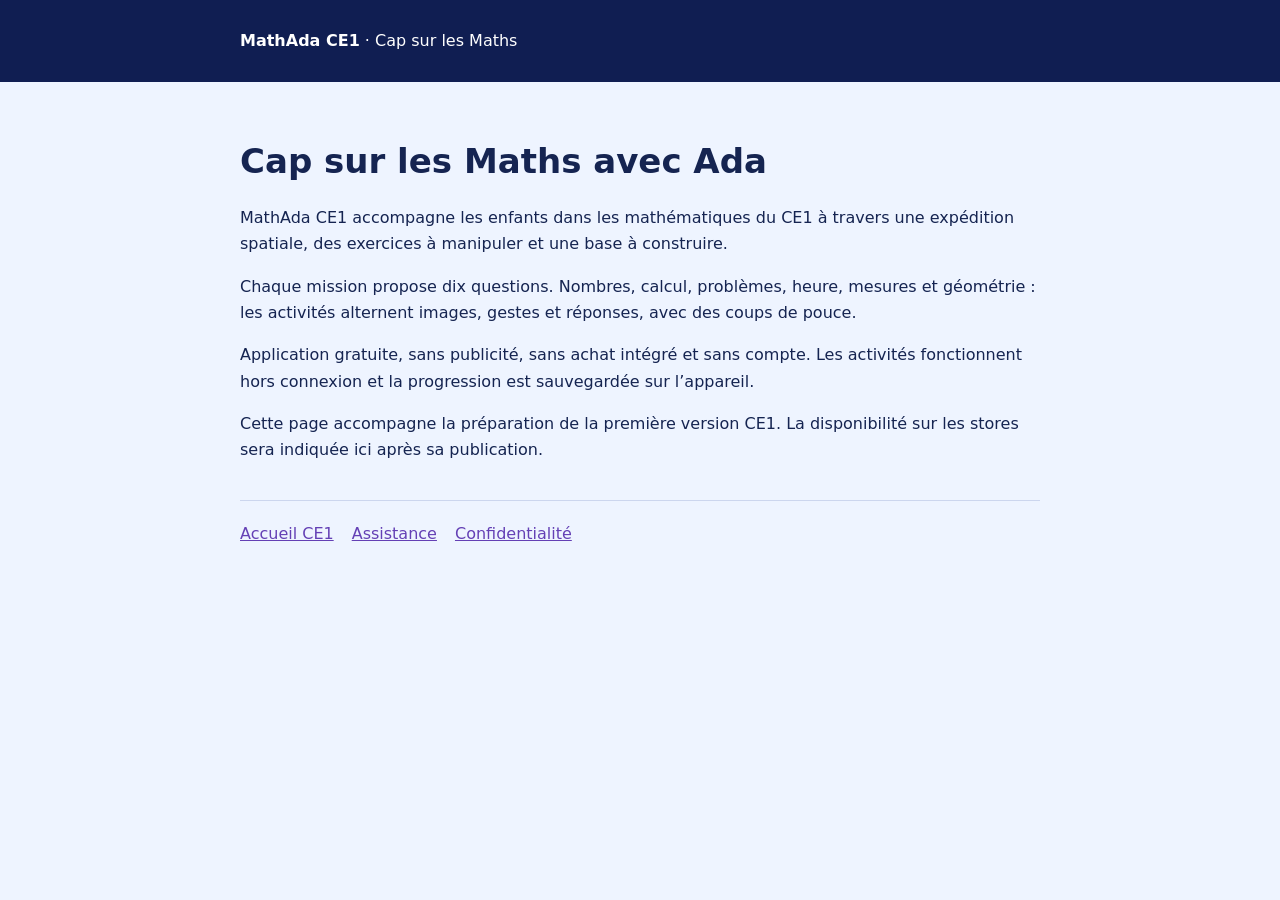
==== ce1/index.html @ ef4a8831 "Add MathAda CE1 companion page" ====
<!doctype html><html lang="fr"><head><meta charset="utf-8"><meta name="viewport" content="width=device-width, initial-scale=1"><title>Cap sur les Maths — MathAda CE1</title><style>body{font-family:system-ui,sans-serif;margin:0;background:#eef4ff;color:#152451;line-height:1.65}main{max-width:800px;margin:auto;padding:36px 24px}h1{line-height:1.2;font-size:34px}h2{margin-top:32px}a{color:#6440b5}header{background:#101e52;color:#fff;padding:28px 24px}header div{max-width:800px;margin:auto}nav a{margin-right:18px}footer{margin-top:36px;padding-top:20px;border-top:1px solid #ccd6ee}</style></head><body><header><div><strong>MathAda CE1</strong> · Cap sur les Maths</div></header><main><h1>Cap sur les Maths avec Ada</h1><p>MathAda CE1 accompagne les enfants dans les mathématiques du CE1 à travers une expédition spatiale, des exercices à manipuler et une base à construire.</p><p>Chaque mission propose dix questions. Nombres, calcul, problèmes, heure, mesures et géométrie : les activités alternent images, gestes et réponses, avec des coups de pouce.</p><p>Application gratuite, sans publicité, sans achat intégré et sans compte. Les activités fonctionnent hors connexion et la progression est sauvegardée sur l’appareil.</p><p>Cette page accompagne la préparation de la première version CE1. La disponibilité sur les stores sera indiquée ici après sa publication.</p><footer><nav><a href="index.html">Accueil CE1</a><a href="support.html">Assistance</a><a href="privacy.html">Confidentialité</a></nav></footer></main></body></html>
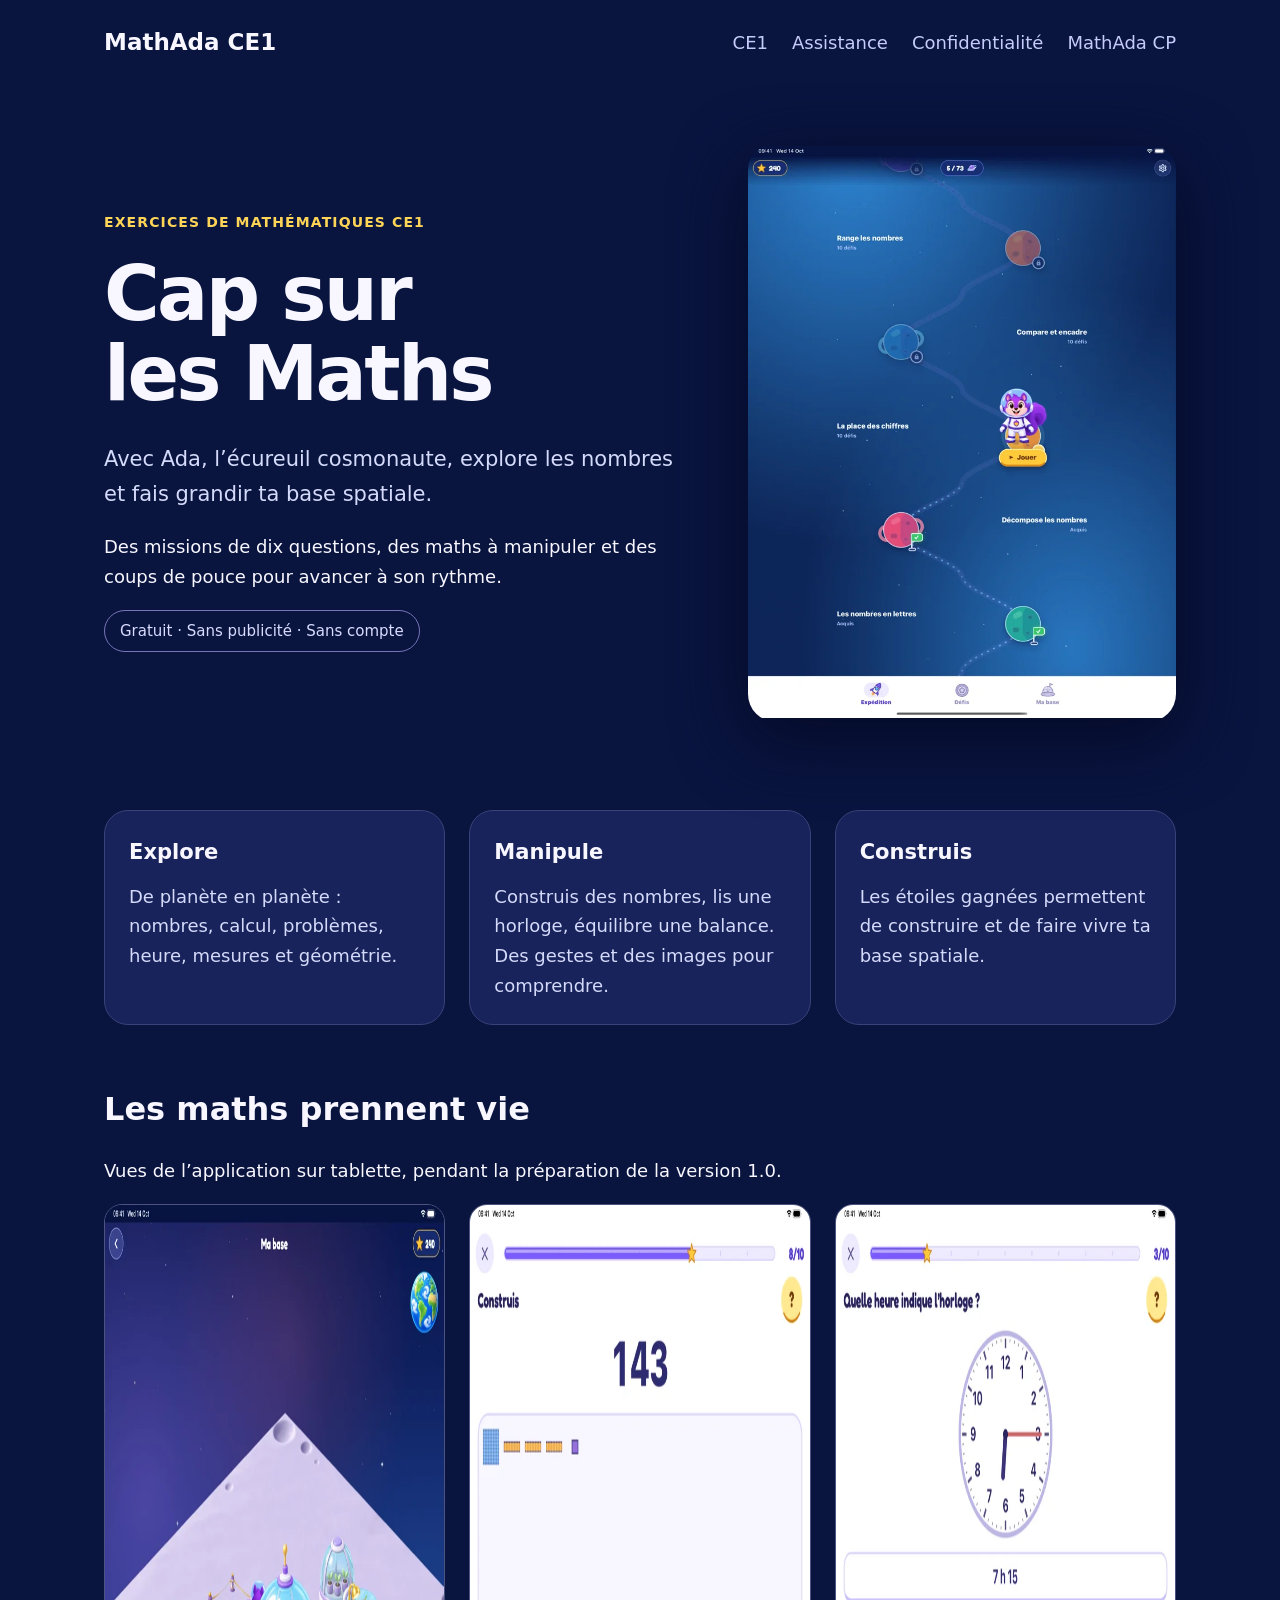
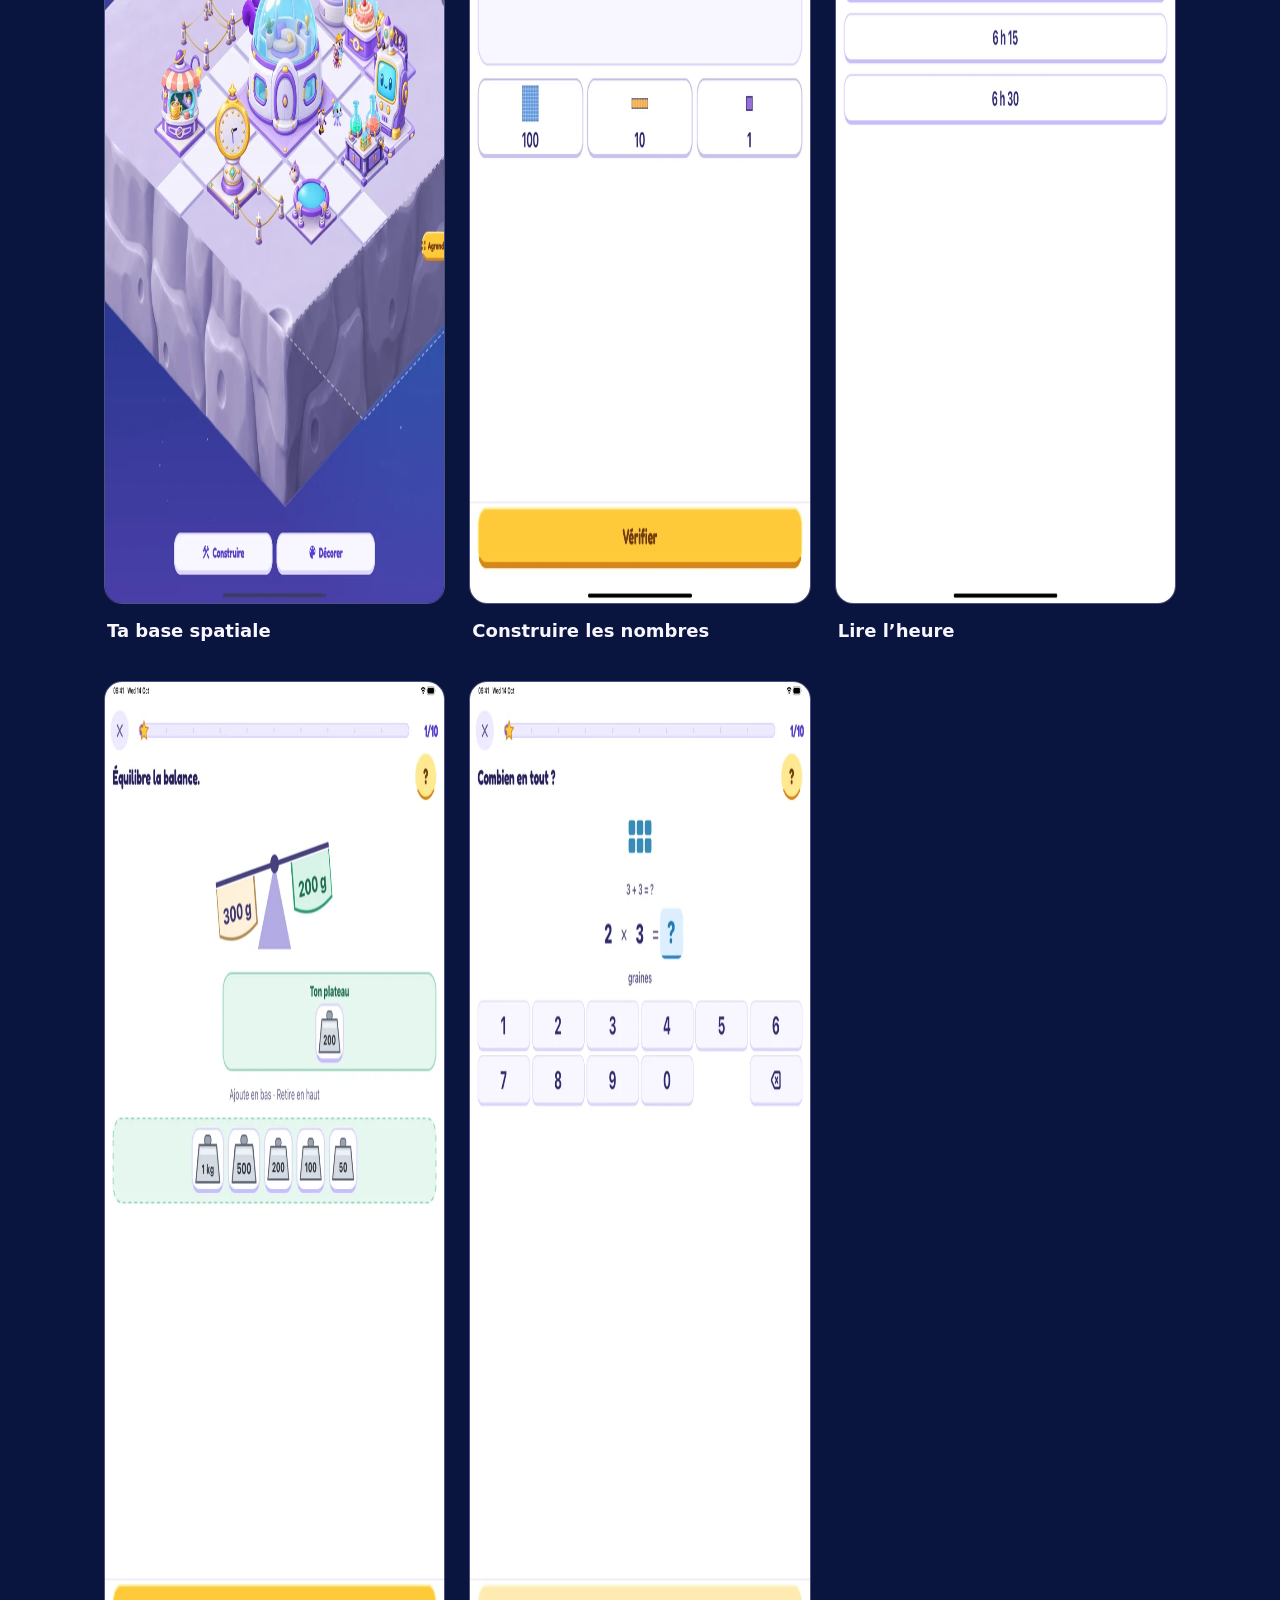
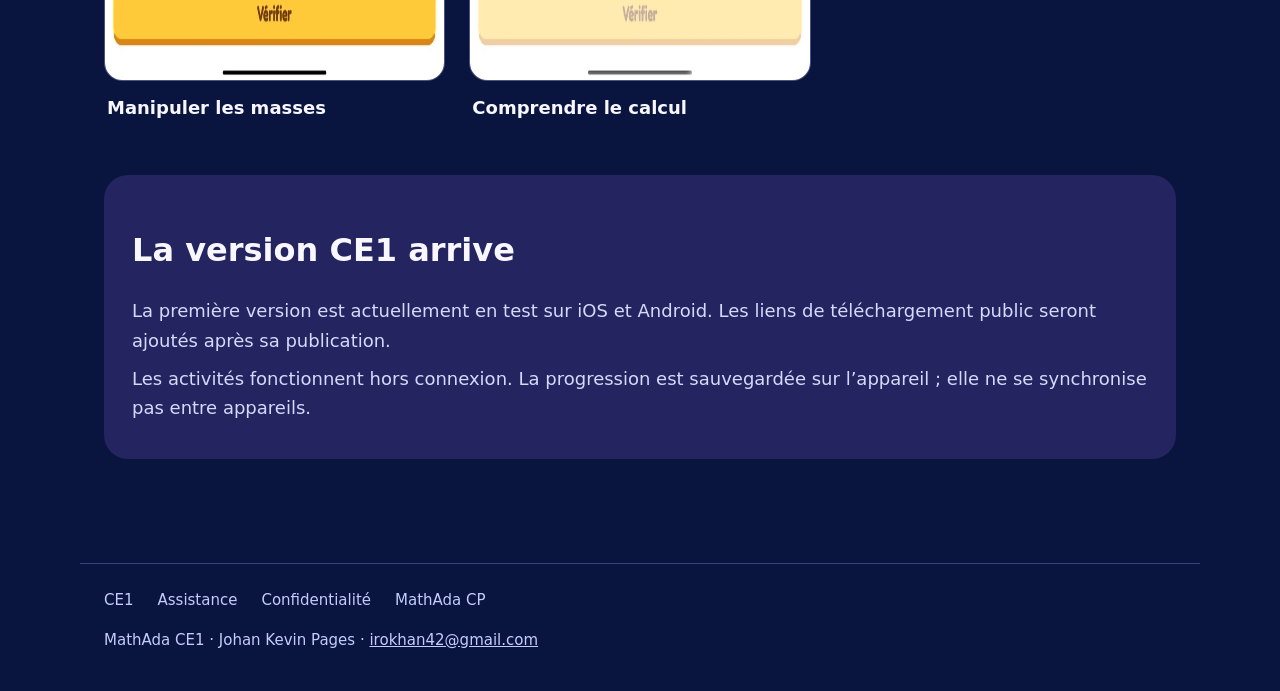
==== commit 11f28491: "Update CE1 site with current app screenshots, support and privacy; preserve CP" ====
--- a/ce1/index.html
+++ b/ce1/index.html
@@ -1 +1 @@
-<!doctype html><html lang="fr"><head><meta charset="utf-8"><meta name="viewport" content="width=device-width, initial-scale=1"><title>Cap sur les Maths — MathAda CE1</title><style>body{font-family:system-ui,sans-serif;margin:0;background:#eef4ff;color:#152451;line-height:1.65}main{max-width:800px;margin:auto;padding:36px 24px}h1{line-height:1.2;font-size:34px}h2{margin-top:32px}a{color:#6440b5}header{background:#101e52;color:#fff;padding:28px 24px}header div{max-width:800px;margin:auto}nav a{margin-right:18px}footer{margin-top:36px;padding-top:20px;border-top:1px solid #ccd6ee}</style></head><body><header><div><strong>MathAda CE1</strong> · Cap sur les Maths</div></header><main><h1>Cap sur les Maths avec Ada</h1><p>MathAda CE1 accompagne les enfants dans les mathématiques du CE1 à travers une expédition spatiale, des exercices à manipuler et une base à construire.</p><p>Chaque mission propose dix questions. Nombres, calcul, problèmes, heure, mesures et géométrie : les activités alternent images, gestes et réponses, avec des coups de pouce.</p><p>Application gratuite, sans publicité, sans achat intégré et sans compte. Les activités fonctionnent hors connexion et la progression est sauvegardée sur l’appareil.</p><p>Cette page accompagne la préparation de la première version CE1. La disponibilité sur les stores sera indiquée ici après sa publication.</p><footer><nav><a href="index.html">Accueil CE1</a><a href="support.html">Assistance</a><a href="privacy.html">Confidentialité</a></nav></footer></main></body></html>
+<!doctype html><html lang="fr"><head><meta charset="utf-8"><meta name="viewport" content="width=device-width,initial-scale=1"><title>Exercices de mathématiques CE1 — MathAda</title><meta name="description" content="Cap sur les Maths avec Ada : exercices de mathématiques CE1 à manipuler, expédition spatiale et base à construire. Gratuit, sans publicité."><link rel="stylesheet" href="site.css"></head><body><header><strong>MathAda CE1</strong><nav aria-label="Navigation"><a href="index.html">CE1</a><a href="support.html">Assistance</a><a href="privacy.html">Confidentialité</a><a href="../">MathAda CP</a></nav></header><main><section class="hero"><div><div class="eyebrow">EXERCICES DE MATHÉMATIQUES CE1</div><h1>Cap sur<br>les Maths</h1><p class="intro">Avec Ada, l’écureuil cosmonaute, explore les nombres et fais grandir ta base spatiale.</p><p>Des missions de dix questions, des maths à manipuler et des coups de pouce pour avancer à son rythme.</p><span class="pill">Gratuit · Sans publicité · Sans compte</span></div><img src="assets/expedition-build3.webp" width="750" height="1000" alt="La carte d’Expédition, Ada sur sa planète et le bouton Jouer"></section><section class="features" aria-label="Les activités"><article><h3>Explore</h3><p>De planète en planète : nombres, calcul, problèmes, heure, mesures et géométrie.</p></article><article><h3>Manipule</h3><p>Construis des nombres, lis une horloge, équilibre une balance. Des gestes et des images pour comprendre.</p></article><article><h3>Construis</h3><p>Les étoiles gagnées permettent de construire et de faire vivre ta base spatiale.</p></article></section><section><h2>Les maths prennent vie</h2><p>Vues de l’application sur tablette, pendant la préparation de la version 1.0.</p><div class="gallery"><figure><img loading="lazy" src="assets/base-build3.webp" width="750" height="1000" alt="Ta base spatiale dans MathAda CE1"><figcaption>Ta base spatiale</figcaption></figure><figure><img loading="lazy" src="assets/cdu-build3.webp" width="750" height="1000" alt="Construire les nombres dans MathAda CE1"><figcaption>Construire les nombres</figcaption></figure><figure><img loading="lazy" src="assets/heures-build3.webp" width="750" height="1000" alt="Lire l’heure dans MathAda CE1"><figcaption>Lire l’heure</figcaption></figure><figure><img loading="lazy" src="assets/balance-build3.webp" width="750" height="1000" alt="Manipuler les masses dans MathAda CE1"><figcaption>Manipuler les masses</figcaption></figure><figure><img loading="lazy" src="assets/calcul-build3.webp" width="750" height="1000" alt="Comprendre le calcul dans MathAda CE1"><figcaption>Comprendre le calcul</figcaption></figure></div></section><section class="note"><h2>La version CE1 arrive</h2><p>La première version est actuellement en test sur iOS et Android. Les liens de téléchargement public seront ajoutés après sa publication.</p><p>Les activités fonctionnent hors connexion. La progression est sauvegardée sur l’appareil ; elle ne se synchronise pas entre appareils.</p></section></main><footer><nav aria-label="Navigation"><a href="index.html">CE1</a><a href="support.html">Assistance</a><a href="privacy.html">Confidentialité</a><a href="../">MathAda CP</a></nav><p>MathAda CE1 · Johan Kevin Pages · <a href="mailto:irokhan42@gmail.com">irokhan42@gmail.com</a></p></footer></body></html>
--- a/ce1/site.css
+++ b/ce1/site.css
@@ -0,0 +1 @@
+*{box-sizing:border-box}body{margin:0;background:#09143f;color:#f8f7ff;font:18px/1.65 system-ui,-apple-system,sans-serif}a{color:inherit}header,main,footer{max-width:1120px;margin:auto;padding:24px}header{display:flex;justify-content:space-between;gap:24px;align-items:center}header strong{font-size:23px}nav{display:flex;flex-wrap:wrap;gap:24px}nav a{text-decoration:none;color:#c6ccfa}a:hover{text-decoration:underline}a:focus-visible{outline:3px solid #ffd557;outline-offset:5px}.hero{display:grid;grid-template-columns:1.15fr .85fr;gap:64px;align-items:center;padding:32px 0 48px}.eyebrow{color:#ffd557;font-weight:750;letter-spacing:.08em;font-size:14px}.hero h1{font-size:clamp(45px,6vw,76px);line-height:1.05;letter-spacing:-.035em;margin:20px 0 28px}.intro{color:#d4dafa;font-size:21px}.pill{display:inline-block;border:1px solid #7774b7;padding:8px 15px;border-radius:30px;color:#d9dcff;font-size:15px}.hero img{width:100%;max-height:580px;object-fit:contain;border-radius:28px;filter:drop-shadow(0 20px 35px #040a26)}h2{font-size:32px;line-height:1.25}.features{display:grid;grid-template-columns:repeat(3,1fr);gap:24px;margin:40px 0 64px}.features article{padding:24px;background:#19235b;border:1px solid #394279;border-radius:24px}.features h3{margin:0 0 12px}.features p{margin:0;color:#d4dafa}.gallery{display:grid;grid-template-columns:repeat(3,1fr);gap:24px}.gallery figure{margin:0;min-width:0}.gallery img{display:block;width:100%;border-radius:18px;border:1px solid #4d5380}.gallery figcaption{padding:12px 3px;font-weight:650}.note{background:#242460;border-radius:24px;padding:28px;margin:40px 0}.note p{margin:8px 0;color:#d4dafa}footer{margin-top:40px;border-top:1px solid #394279;color:#c6ccfa;font-size:15px}.legal{max-width:850px}.legal p,.legal li{color:#d4dafa}.legal h1{font-size:40px;line-height:1.2}.legal h2{font-size:25px;margin-top:36px}@media(max-width:720px){header{align-items:flex-start;flex-direction:column}.hero{grid-template-columns:1fr;gap:28px;padding-top:12px}.hero img{max-height:440px}.features{grid-template-columns:1fr;gap:16px}.gallery{grid-template-columns:repeat(2,1fr);gap:14px}.intro{font-size:19px}main,header,footer{padding:20px}}@media(prefers-reduced-motion:reduce){*{scroll-behavior:auto}}
